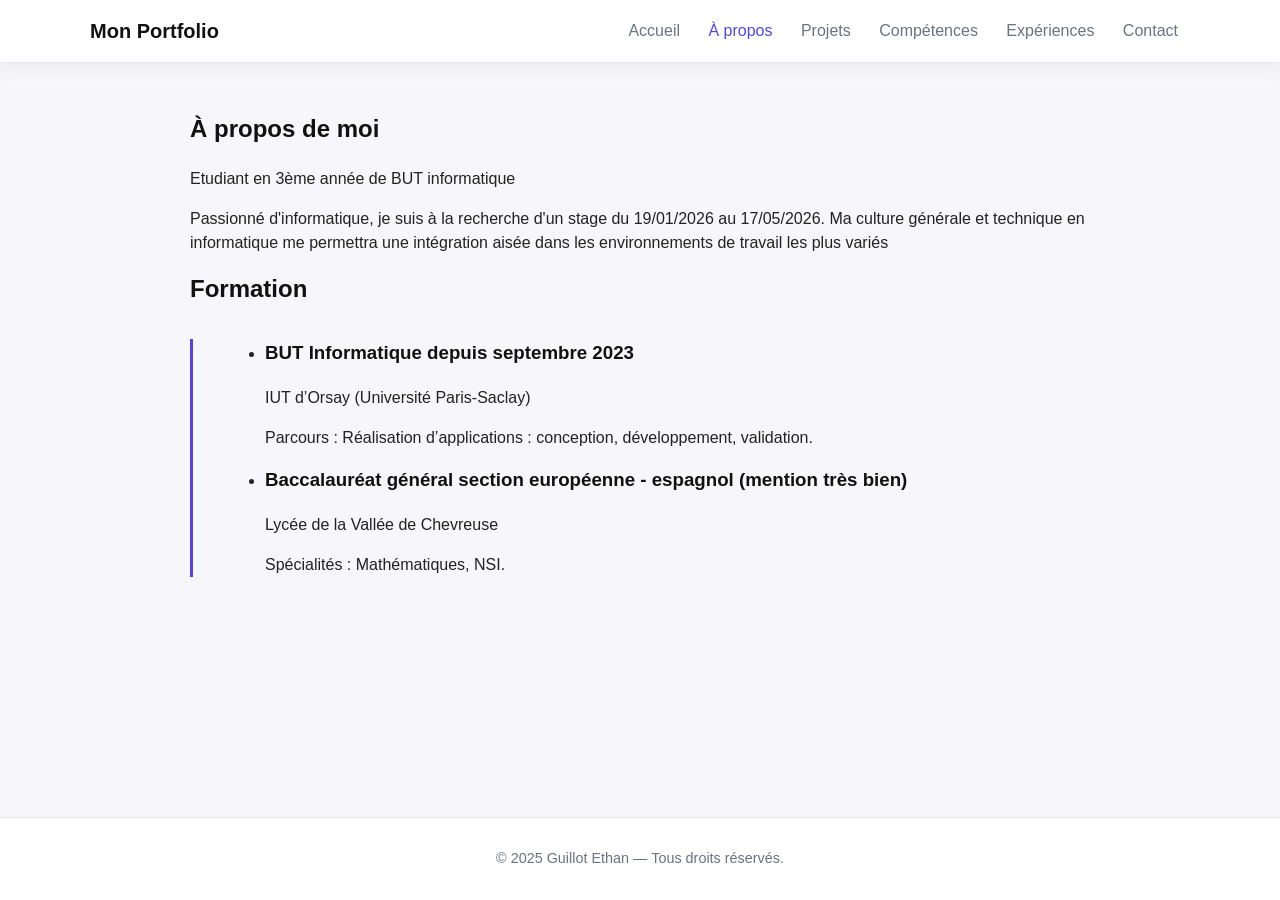
==== about.html @ 0dbb9d6f "add files" ====
<!DOCTYPE html>
<html lang="fr">
<head>
  <meta charset="utf-8" />
  <title>Portfolio — À propos</title>
  <link rel="stylesheet" href="styles.css">
</head>
<body>
  <header>
    <div class="container">
      <h1>Mon Portfolio</h1>
      <nav>
        <a href="index.html">Accueil</a>
        <a href="about.html" class="active">À propos</a>
        <a href="projects.html">Projets</a>
        <a href="skills.html">Compétences</a>
        <a href="experience.html">Expériences</a>
        <a href="contact.html">Contact</a>
      </nav>
    </div>
  </header>
  <main>
    <h2>À propos de moi</h2>
    <p>Etudiant en 3ème année de BUT informatique</p>
    <p>
        Passionné d'informatique, je suis à la recherche d'un stage du 19/01/2026 au 17/05/2026. 
        Ma culture générale et technique en informatique me permettra une intégration
        aisée dans les environnements de travail les plus variés
    </p>
    <h2>Formation</h2>
    <section>
        <ul>
        <li>
            <h3>BUT Informatique depuis septembre 2023</h3>
            <p>IUT d’Orsay (Université Paris-Saclay)</p>
            <p>Parcours : Réalisation d’applications : conception, développement, validation.</p>
        </li>
        <li>
            <h3>Baccalauréat général section européenne - espagnol (mention très bien)</h3>
            <p>Lycée de la Vallée de Chevreuse</p>
            <p>Spécialités : Mathématiques, NSI.</p>
        </li>
        </ul>
    </section>
    
</main>
  <footer class="site-footer">
    <div class="container">
      <p>© <span id="year">2025</span> Guillot Ethan — Tous droits réservés.</p>
    </div>
  </footer>
</body>
</html>
---- styles.css ----
/* ----------------------------- */
/* Variables globales            */
/* ----------------------------- */
:root {
  --accent: #4f46e5;         /* Couleur principale */
  --muted: #6b7280;          /* Couleur secondaire (texte atténué) */
  --bg: #f7f7fb;             /* Couleur de fond */
  --shadow: 0 6px 18px rgba(0,0,0,0.05); /* Ombre douce */
  --radius: 10px;            /* Arrondis */
  --container: 1100px;       /* Largeur max du contenu */
}

/* ----------------------------- */
/* Structure de la page          */
/* ----------------------------- */
html, body {
  height: 100%;   /* permet au footer de se placer en bas */
  margin: 0;
  padding: 0;
}

body {
  display: flex;
  flex-direction: column; /* layout vertical */
  min-height: 100vh;
  font-family: Arial, Helvetica, sans-serif;
  background: var(--bg);
  color: #222;
  line-height: 1.5;
}

/* Le contenu principal occupe tout l'espace restant */
main {
  flex: 1;
  max-width: 900px;
  margin: 2rem auto;
  padding: 1rem;
}

/* ----------------------------- */
/* En-tête et navigation         */
/* ----------------------------- */
header {
  background: #fff;
  border-bottom: 1px solid #e5e7eb;
  box-shadow: var(--shadow);
}

header .container {
  max-width: var(--container);
  margin: 0 auto;
  padding: 1rem;
  display: flex;
  justify-content: space-between;
  align-items: center;
}

header h1 {
  font-size: 1.25rem;
  margin: 0;
}

header nav a {
  margin: 0 .75rem;
  text-decoration: none;
  color: var(--muted);
  font-weight: 500;
  transition: color .2s ease;
}

header nav a:hover,
header nav a.active {
  color: var(--accent);
}

/* ----------------------------- */
/* Titres & boutons              */
/* ----------------------------- */
h1, h2, h3 {
  margin-top: 0;
  color: #111;
}

.btn {
  display: inline-block;
  margin-top: 1rem;
  padding: .6rem 1.2rem;
  background: var(--accent);
  color: #fff;
  text-decoration: none;
  border-radius: var(--radius);
  font-weight: 600;
  transition: background .2s ease;
}

.btn:hover {
  background: #3730a3; /* accent plus foncé au hover */
}

/* Variante bouton transparent */
.btn.outline {
  background: transparent;
  color: var(--accent);
  border: 1px solid var(--accent);
}

.btn.outline:hover {
  background: var(--accent);
  color: #fff;
}

/* ----------------------------- */
/* Footer                        */
/* ----------------------------- */
footer {
  background: #fff;
  border-top: 1px solid #e5e7eb;
  text-align: center;
  padding: 1rem;
  color: var(--muted);
  font-size: 0.9rem;
}


/* Section Expérience professionnelle */
section {
  position: relative;
  margin: 2rem 0;
  padding-left: 2rem;
  border-left: 3px solid var(--accent); /* ligne verticale */
}

/* Articles individuels (chaque expérience) */
article {
  position: relative;
  margin-bottom: 2rem;
  background: #fff;
  padding: 1.5rem;
  border-radius: var(--radius);
  box-shadow: var(--shadow);
  transition: transform 0.2s ease, box-shadow 0.2s ease;
}
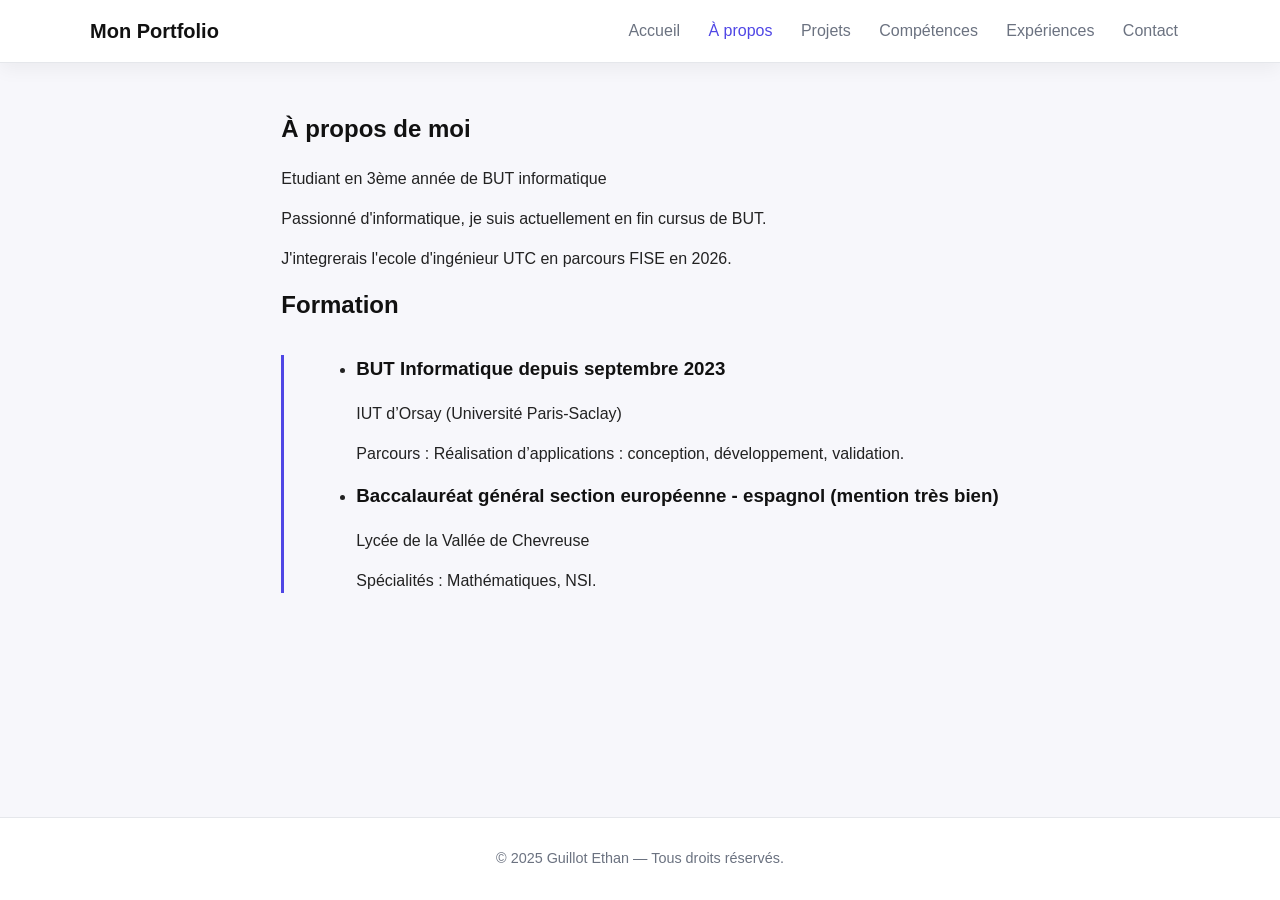
==== commit ed9e4842: "update S6" ====
--- a/about.html
+++ b/about.html
@@ -22,11 +22,8 @@
   <main>
     <h2>À propos de moi</h2>
     <p>Etudiant en 3ème année de BUT informatique</p>
-    <p>
-        Passionné d'informatique, je suis à la recherche d'un stage du 19/01/2026 au 17/05/2026. 
-        Ma culture générale et technique en informatique me permettra une intégration
-        aisée dans les environnements de travail les plus variés
-    </p>
+    <p>Passionné d'informatique, je suis actuellement en fin cursus de BUT.</p>
+    <p>J'integrerais l'ecole d'ingénieur UTC en parcours FISE en 2026.</p>
     <h2>Formation</h2>
     <section>
         <ul>
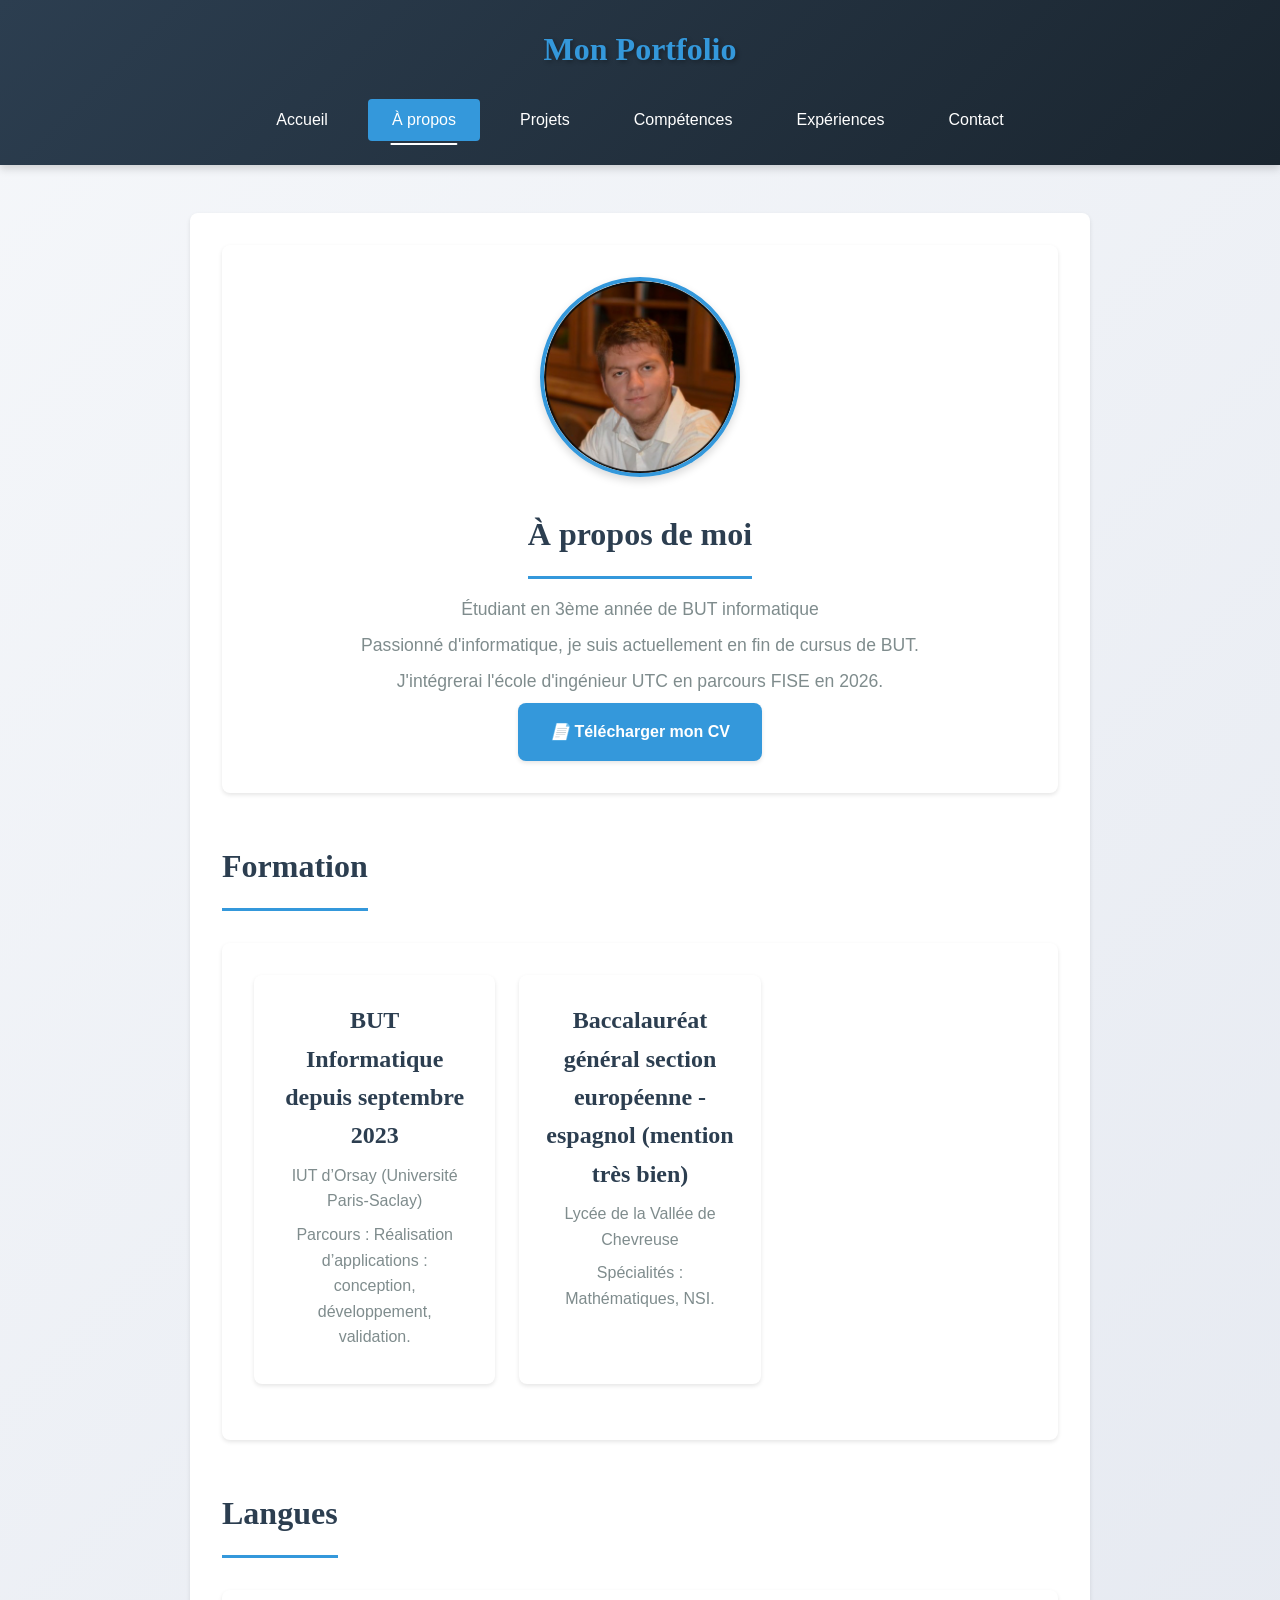
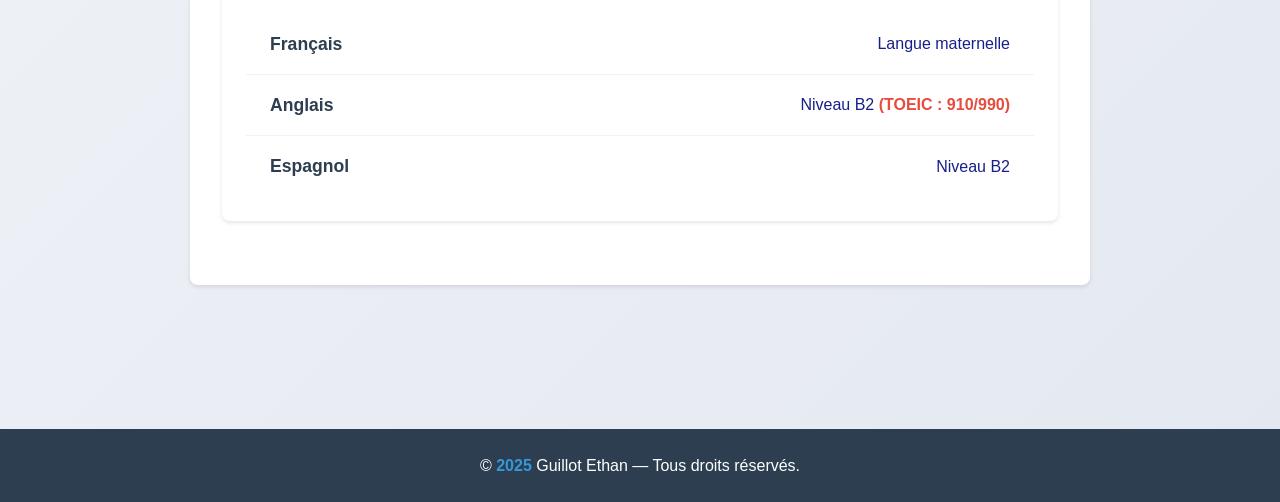
==== commit 41492298: "beter .css" ====
--- a/about.html
+++ b/about.html
@@ -20,27 +20,54 @@
     </div>
   </header>
   <main>
-    <h2>À propos de moi</h2>
-    <p>Etudiant en 3ème année de BUT informatique</p>
-    <p>Passionné d'informatique, je suis actuellement en fin cursus de BUT.</p>
-    <p>J'integrerais l'ecole d'ingénieur UTC en parcours FISE en 2026.</p>
-    <h2>Formation</h2>
-    <section>
+    <section class="about-me">
+      <div class="profile-container">
+        <img src="images/ethan-guillot.jpg" alt="Photo de profil - Ethan Guillot" class="profile-picture">
+        <div class="profile-info">
+          <h2>À propos de moi</h2>
+          <p>Étudiant en 3ème année de BUT informatique</p>
+          <p>Passionné d'informatique, je suis actuellement en fin de cursus de BUT.</p>
+          <p>J'intégrerai l'école d'ingénieur UTC en parcours FISE en 2026.</p>
+          <a href="documents/cv-ethan-guillot.pdf" class="btn" download>
+            <i class="icon">📄</i> Télécharger mon CV
+          </a>
+        </div>
+      </div>
+
+      <h2>Formation</h2>
+      <section>
         <ul>
-        <li>
+          <li>
             <h3>BUT Informatique depuis septembre 2023</h3>
             <p>IUT d’Orsay (Université Paris-Saclay)</p>
             <p>Parcours : Réalisation d’applications : conception, développement, validation.</p>
-        </li>
-        <li>
+          </li>
+          <li>
             <h3>Baccalauréat général section européenne - espagnol (mention très bien)</h3>
             <p>Lycée de la Vallée de Chevreuse</p>
             <p>Spécialités : Mathématiques, NSI.</p>
-        </li>
+          </li>
         </ul>
+      </section>
+
+      <h2>Langues</h2>
+      <section class="languages">
+        <div class="language">
+          <span class="language-name">Français</span>
+          <span class="language-level">Langue maternelle</span>
+        </div>
+        <div class="language">
+          <span class="language-name">Anglais</span>
+          <span class="language-level">Niveau B2 <strong>(TOEIC : 910/990)</strong></span>
+        </div>
+        <div class="language">
+          <span class="language-name">Espagnol</span>
+          <span class="language-level">Niveau B2</span>
+        </div>
+      </section>
+
     </section>
-    
-</main>
+  </main> 
   <footer class="site-footer">
     <div class="container">
       <p>© <span id="year">2025</span> Guillot Ethan — Tous droits réservés.</p>
--- a/styles.css
+++ b/styles.css
@@ -1,142 +1,583 @@
-/* ----------------------------- */
-/* Variables globales            */
-/* ----------------------------- */
+/* ===== VARIABLES ===== */
 :root {
-  --accent: #4f46e5;         /* Couleur principale */
-  --muted: #6b7280;          /* Couleur secondaire (texte atténué) */
-  --bg: #f7f7fb;             /* Couleur de fond */
-  --shadow: 0 6px 18px rgba(0,0,0,0.05); /* Ombre douce */
-  --radius: 10px;            /* Arrondis */
-  --container: 1100px;       /* Largeur max du contenu */
-}
-
-/* ----------------------------- */
-/* Structure de la page          */
-/* ----------------------------- */
-html, body {
-  height: 100%;   /* permet au footer de se placer en bas */
+  /* Couleurs principales */
+  --primary-color: #3498db;
+  --primary-hover: #2980b9;
+  --secondary-color: #171f88;
+  --dark-color: #2c3e50;
+  --light-color: #ecf0f1;
+  --accent-color: #e74c3c;
+
+  /* Couleurs de texte */
+  --text-color: #333;
+  --text-light: #7f8c8d;
+  --text-inverse: #fff;
+
+  /* Espacements */
+  --spacing-xs: 0.5rem;
+  --spacing-sm: 1rem;
+  --spacing-md: 1.5rem;
+  --spacing-lg: 2rem;
+  --spacing-xl: 3rem;
+
+  /* Polices */
+  --font-main: 'Segoe UI', Tahoma, Geneva, Verdana, sans-serif;
+  --font-heading: 'Georgia', serif;
+
+  /* Bordures */
+  --border-radius: 8px;
+  --border-radius-sm: 4px;
+
+  /* Ombres */
+  --shadow-sm: 0 2px 4px rgba(0, 0, 0, 0.1);
+  --shadow-md: 0 4px 8px rgba(0, 0, 0, 0.15);
+  --shadow-lg: 0 8px 16px rgba(0, 0, 0, 0.2);
+
+  /* Transition */
+  --transition: all 0.3s ease;
+}
+
+/* ===== RESET & BASE ===== */
+*, *::before, *::after {
+  box-sizing: border-box;
   margin: 0;
   padding: 0;
 }
 
+html {
+  scroll-behavior: smooth;
+}
+
 body {
-  display: flex;
-  flex-direction: column; /* layout vertical */
+  font-family: var(--font-main);
+  line-height: 1.6;
+  color: var(--text-color);
+  background: linear-gradient(135deg, #f5f7fa 0%, #e4e8f0 100%);
   min-height: 100vh;
-  font-family: Arial, Helvetica, sans-serif;
-  background: var(--bg);
-  color: #222;
-  line-height: 1.5;
-}
-
-/* Le contenu principal occupe tout l'espace restant */
+}
+
+/* ===== LAYOUT ===== */
+.container {
+  width: 100%;
+  max-width: 1200px;
+  margin: 0 auto;
+  padding: 0 var(--spacing-md);
+}
+
+/* ===== HEADER ===== */
+header {
+  background: linear-gradient(135deg, var(--dark-color) 0%, #1a252f 100%);
+  color: var(--text-inverse);
+  padding: var(--spacing-md) 0;
+  box-shadow: var(--shadow-md);
+  position: sticky;
+  top: 0;
+  z-index: 100;
+}
+
+header .container {
+  display: flex;
+  flex-direction: column;
+  align-items: center;
+  gap: var(--spacing-md);
+}
+
+header h1 {
+  font-family: var(--font-heading);
+  font-size: 2rem;
+  font-weight: 700;
+  color: var(--primary-color);
+  text-shadow: 2px 2px 4px rgba(0, 0, 0, 0.3);
+}
+
+nav {
+  display: flex;
+  gap: var(--spacing-sm);
+  flex-wrap: wrap;
+  justify-content: center;
+}
+
+nav a {
+  color: var(--text-inverse);
+  text-decoration: none;
+  padding: var(--spacing-xs) var(--spacing-md);
+  border-radius: var(--border-radius-sm);
+  font-weight: 500;
+  transition: var(--transition);
+  position: relative;
+}
+
+nav a:hover {
+  background: rgba(255, 255, 255, 0.1);
+  transform: translateY(-2px);
+}
+
+nav a.active {
+  background: var(--primary-color);
+  color: var(--text-inverse);
+}
+
+nav a.active::after {
+  content: '';
+  position: absolute;
+  bottom: -4px;
+  left: 50%;
+  transform: translateX(-50%);
+  width: 60%;
+  height: 2px;
+  background: var(--text-inverse);
+  border-radius: 1px;
+}
+
+/* ===== MAIN CONTENT ===== */
 main {
-  flex: 1;
+  padding: var(--spacing-xl) 0;
   max-width: 900px;
-  margin: 2rem auto;
-  padding: 1rem;
-}
-
-/* ----------------------------- */
-/* En-tête et navigation         */
-/* ----------------------------- */
-header {
-  background: #fff;
-  border-bottom: 1px solid #e5e7eb;
-  box-shadow: var(--shadow);
-}
-
-header .container {
-  max-width: var(--container);
   margin: 0 auto;
-  padding: 1rem;
+}
+
+main h2 {
+  font-family: var(--font-heading);
+  font-size: 2rem;
+  color: var(--dark-color);
+  margin-bottom: var(--spacing-lg);
+  padding-bottom: var(--spacing-sm);
+  border-bottom: 3px solid var(--primary-color);
+  display: inline-block;
+}
+
+main h3 {
+  font-family: var(--font-heading);
+  font-size: 1.5rem;
+  color: var(--primary-color);
+  margin-bottom: var(--spacing-md);
+}
+
+main h4 {
+  font-size: 1.1rem;
+  color: var(--secondary-color);
+  margin-bottom: var(--spacing-sm);
+  font-weight: 600;
+}
+
+section {
+  margin-bottom: var(--spacing-xl);
+  background: white;
+  padding: var(--spacing-lg);
+  border-radius: var(--border-radius);
+  box-shadow: var(--shadow-sm);
+}
+
+article {
+  margin-bottom: var(--spacing-lg);
+  padding: var(--spacing-md);
+  border-left: 4px solid var(--primary-color);
+  background: #f8f9fa;
+  border-radius: var(--border-radius-sm);
+}
+
+article:last-child {
+  margin-bottom: 0;
+}
+
+p {
+  margin-bottom: var(--spacing-sm);
+}
+
+strong {
+  color: var(--dark-color);
+}
+
+/* ===== SKILLS PAGE ===== */
+section ul {
+  list-style: none;
+  display: grid;
+  grid-template-columns: repeat(auto-fill, minmax(200px, 1fr));
+  gap: var(--spacing-md);
+}
+
+section ul li {
+  background: white;
+  padding: var(--spacing-md);
+  border-radius: var(--border-radius);
+  text-align: center;
+  box-shadow: var(--shadow-sm);
+  transition: var(--transition);
+  border: 2px solid transparent;
+}
+
+section ul li:hover {
+  transform: translateY(-5px);
+  box-shadow: var(--shadow-md);
+  border-color: var(--primary-color);
+}
+
+/* ===== BUTTONS ===== */
+.buttons {
+  display: flex;
+  gap: var(--spacing-md);
+  flex-wrap: wrap;
+  margin: var(--spacing-lg) 0;
+}
+
+.btn {
+  display: inline-block;
+  background: var(--primary-color);
+  color: var(--text-inverse);
+  padding: var(--spacing-sm) var(--spacing-lg);
+  border-radius: var(--border-radius);
+  text-decoration: none;
+  font-weight: 600;
+  transition: var(--transition);
+  box-shadow: var(--shadow-sm);
+}
+
+.btn:hover {
+  background: var(--primary-hover);
+  transform: translateY(-2px);
+  box-shadow: var(--shadow-md);
+}
+
+.btn.outline {
+  background: transparent;
+  color: var(--primary-color);
+  border: 2px solid var(--primary-color);
+}
+
+.btn.outline:hover {
+  background: var(--primary-color);
+  color: var(--text-inverse);
+}
+
+/* ===== FOOTER ===== */
+footer {
+  background: var(--dark-color);
+  color: var(--text-inverse);
+  text-align: center;
+  padding: var(--spacing-md) 0;
+  margin-top: var(--spacing-xl);
+}
+
+footer p {
+  margin: 0;
+}
+
+.site-footer .container {
+  display: flex;
+  justify-content: center;
+}
+
+/* ===== LINKS ===== */
+a {
+  color: var(--primary-color);
+  text-decoration: none;
+  transition: var(--transition);
+}
+
+a:hover {
+  color: var(--primary-hover);
+  text-decoration: underline;
+}
+
+/* ===== RESPONSIVE DESIGN ===== */
+@media (max-width: 768px) {
+  header .container {
+    flex-direction: column;
+    text-align: center;
+  }
+
+  nav {
+    flex-direction: column;
+    gap: var(--spacing-xs);
+  }
+
+  main {
+    padding: var(--spacing-lg) var(--spacing-md);
+  }
+
+  main h2 {
+    font-size: 1.75rem;
+  }
+
+  section {
+    padding: var(--spacing-md);
+  }
+
+  .buttons {
+    flex-direction: column;
+    align-items: center;
+  }
+
+  .btn {
+    width: 100%;
+    text-align: center;
+    max-width: 300px;
+  }
+
+  article {
+    padding: var(--spacing-sm);
+  }
+}
+
+@media (max-width: 480px) {
+  main h2 {
+    font-size: 1.5rem;
+  }
+
+  main h3 {
+    font-size: 1.25rem;
+  }
+
+  section ul {
+    grid-template-columns: 1fr;
+  }
+}
+
+/* ===== ANIMATIONS ===== */
+@keyframes fadeIn {
+  from {
+    opacity: 0;
+    transform: translateY(20px);
+  }
+  to {
+    opacity: 1;
+    transform: translateY(0);
+  }
+}
+
+section, article {
+  animation: fadeIn 0.6s ease forwards;
+}
+
+section:nth-child(1) { animation-delay: 0.1s; }
+section:nth-child(2) { animation-delay: 0.2s; }
+section:nth-child(3) { animation-delay: 0.3s; }
+article:nth-child(1) { animation-delay: 0.1s; }
+article:nth-child(2) { animation-delay: 0.2s; }
+article:nth-child(3) { animation-delay: 0.3s; }
+article:nth-child(4) { animation-delay: 0.4s; }
+article:nth-child(5) { animation-delay: 0.5s; }
+
+/* ===== SCROLLBAR STYLING ===== */
+::-webkit-scrollbar {
+  width: 10px;
+}
+
+::-webkit-scrollbar-track {
+  background: #f1f1f1;
+}
+
+::-webkit-scrollbar-thumb {
+  background: var(--primary-color);
+  border-radius: 5px;
+}
+
+::-webkit-scrollbar-thumb:hover {
+  background: var(--primary-hover);
+}
+
+/* ===== CONTACT PAGE ===== */
+article {
+  background: white;
+  padding: var(--spacing-lg);
+  border-radius: var(--border-radius);
+  box-shadow: var(--shadow-sm);
+  margin-bottom: var(--spacing-md);
+}
+
+article p {
+  font-size: 1.1rem;
+  margin-bottom: var(--spacing-md);
+}
+
+/* ===== ABOUT PAGE ===== */
+main > p {
+  font-size: 1.1rem;
+  margin-bottom: var(--spacing-md);
+  background: white;
+  padding: var(--spacing-md);
+  border-radius: var(--border-radius);
+  box-shadow: var(--shadow-sm);
+}
+
+section ul {
+  list-style: none;
+}
+
+section ul li {
+  background: white;
+  padding: var(--spacing-md);
+  border-radius: var(--border-radius);
+  margin-bottom: var(--spacing-md);
+  box-shadow: var(--shadow-sm);
+}
+
+section ul li h3 {
+  color: var(--dark-color);
+  margin-bottom: var(--spacing-xs);
+}
+
+section ul li p {
+  color: var(--text-light);
+  margin-bottom: var(--spacing-xs);
+}
+
+/* ===== EXPERIENCE PAGE ===== */
+article p {
+  margin-bottom: var(--spacing-xs);
+}
+
+article p:last-child {
+  margin-bottom: 0;
+}
+
+#year {
+  color: var(--primary-color);
+  font-weight: bold;
+}
+
+
+/* ===== COMPANY LOGOS ===== */
+.company-header {
+  display: flex;
+  align-items: center;
+  gap: var(--spacing-md);
+  margin-bottom: var(--spacing-sm);
+}
+
+.company-logo {
+  height: 50px;
+  width: auto;
+  border-radius: var(--border-radius-sm);
+  box-shadow: var(--shadow-sm);
+  background: white;
+  padding: 4px;
+}
+
+@media (max-width: 768px) {
+  .company-header {
+    flex-direction: column;
+    align-items: flex-start;
+  }
+}
+
+/* ===== ABOUT PAGE - PROFILE ===== */
+.about-me .profile-container {
+  display: flex;
+  flex-direction: column;
+  align-items: center;
+  gap: var(--spacing-lg);
+  margin-bottom: var(--spacing-xl);
+  background: white;
+  padding: var(--spacing-lg);
+  border-radius: var(--border-radius);
+  box-shadow: var(--shadow-sm);
+}
+
+.profile-picture {
+  width: 200px;
+  height: 200px;
+  border-radius: 50%;
+  object-fit: cover;
+  border: 4px solid var(--primary-color);
+  box-shadow: var(--shadow-md);
+  transition: var(--transition);
+}
+
+.profile-picture:hover {
+  transform: scale(1.05);
+  box-shadow: var(--shadow-lg);
+}
+
+.profile-info {
+  text-align: center;
+  max-width: 600px;
+}
+
+.profile-info h2 {
+  margin-bottom: var(--spacing-sm);
+  color: var(--dark-color);
+}
+
+.profile-info p {
+  font-size: 1.1rem;
+  margin-bottom: var(--spacing-xs);
+  color: var(--text-light);
+}
+
+@media (max-width: 768px) {
+  .profile-picture {
+    width: 150px;
+    height: 150px;
+  }
+}
+
+/* ===== LANGUAGES SECTION ===== */
+.languages {
+  background: white;
+  padding: var(--spacing-md);
+  border-radius: var(--border-radius);
+  box-shadow: var(--shadow-sm);
+  margin-bottom: var(--spacing-lg);
+}
+
+.language {
   display: flex;
   justify-content: space-between;
   align-items: center;
-}
-
-header h1 {
-  font-size: 1.25rem;
-  margin: 0;
-}
-
-header nav a {
-  margin: 0 .75rem;
-  text-decoration: none;
-  color: var(--muted);
+  padding: var(--spacing-sm) var(--spacing-md);
+  border-bottom: 1px solid rgba(0, 0, 0, 0.05);
+}
+
+.language:last-child {
+  border-bottom: none;
+}
+
+.language-name {
+  font-weight: 600;
+  color: var(--dark-color);
+  font-size: 1.1rem;
+}
+
+.language-level {
+  color: var(--secondary-color);
   font-weight: 500;
-  transition: color .2s ease;
-}
-
-header nav a:hover,
-header nav a.active {
-  color: var(--accent);
-}
-
-/* ----------------------------- */
-/* Titres & boutons              */
-/* ----------------------------- */
-h1, h2, h3 {
-  margin-top: 0;
-  color: #111;
-}
-
-.btn {
-  display: inline-block;
-  margin-top: 1rem;
-  padding: .6rem 1.2rem;
-  background: var(--accent);
-  color: #fff;
-  text-decoration: none;
-  border-radius: var(--radius);
+}
+
+.language-level strong {
+  color: var(--accent-color);
   font-weight: 600;
-  transition: background .2s ease;
-}
-
-.btn:hover {
-  background: #3730a3; /* accent plus foncé au hover */
-}
-
-/* Variante bouton transparent */
-.btn.outline {
-  background: transparent;
-  color: var(--accent);
-  border: 1px solid var(--accent);
-}
-
-.btn.outline:hover {
-  background: var(--accent);
-  color: #fff;
-}
-
-/* ----------------------------- */
-/* Footer                        */
-/* ----------------------------- */
-footer {
-  background: #fff;
-  border-top: 1px solid #e5e7eb;
-  text-align: center;
-  padding: 1rem;
-  color: var(--muted);
-  font-size: 0.9rem;
-}
-
-
-/* Section Expérience professionnelle */
-section {
-  position: relative;
-  margin: 2rem 0;
-  padding-left: 2rem;
-  border-left: 3px solid var(--accent); /* ligne verticale */
-}
-
-/* Articles individuels (chaque expérience) */
-article {
-  position: relative;
-  margin-bottom: 2rem;
-  background: #fff;
-  padding: 1.5rem;
-  border-radius: var(--radius);
-  box-shadow: var(--shadow);
-  transition: transform 0.2s ease, box-shadow 0.2s ease;
+}
+
+@media (max-width: 768px) {
+  .language {
+    flex-direction: column;
+    align-items: flex-start;
+    gap: var(--spacing-xs);
+    padding: var(--spacing-sm);
+  }
+
+  .language-level {
+    margin-left: 0;
+  }
+}
+
+/* ===== FOND D'ÉCRAN POUR L'ACCUEIL (IMAGE PERSONNELLE) ===== */
+.home {
+  background: url('images/fond.jpg') no-repeat center center;
+  background-size: cover;
+  background-attachment: fixed;
+}
+
+/* Filtre pour améliorer la lisibilité du texte */
+.home::before {
+  content: '';
+  position: fixed;
+  top: 0;
+  left: 0;
+  width: 100%;
+  height: 100%;
+  background: rgba(255, 255, 255, 0.3); /* Ajuste l'opacité (0.9 = 90%) */
+  z-index: -1;
+  pointer-events: none; /* Permet de cliquer à travers */
 }
